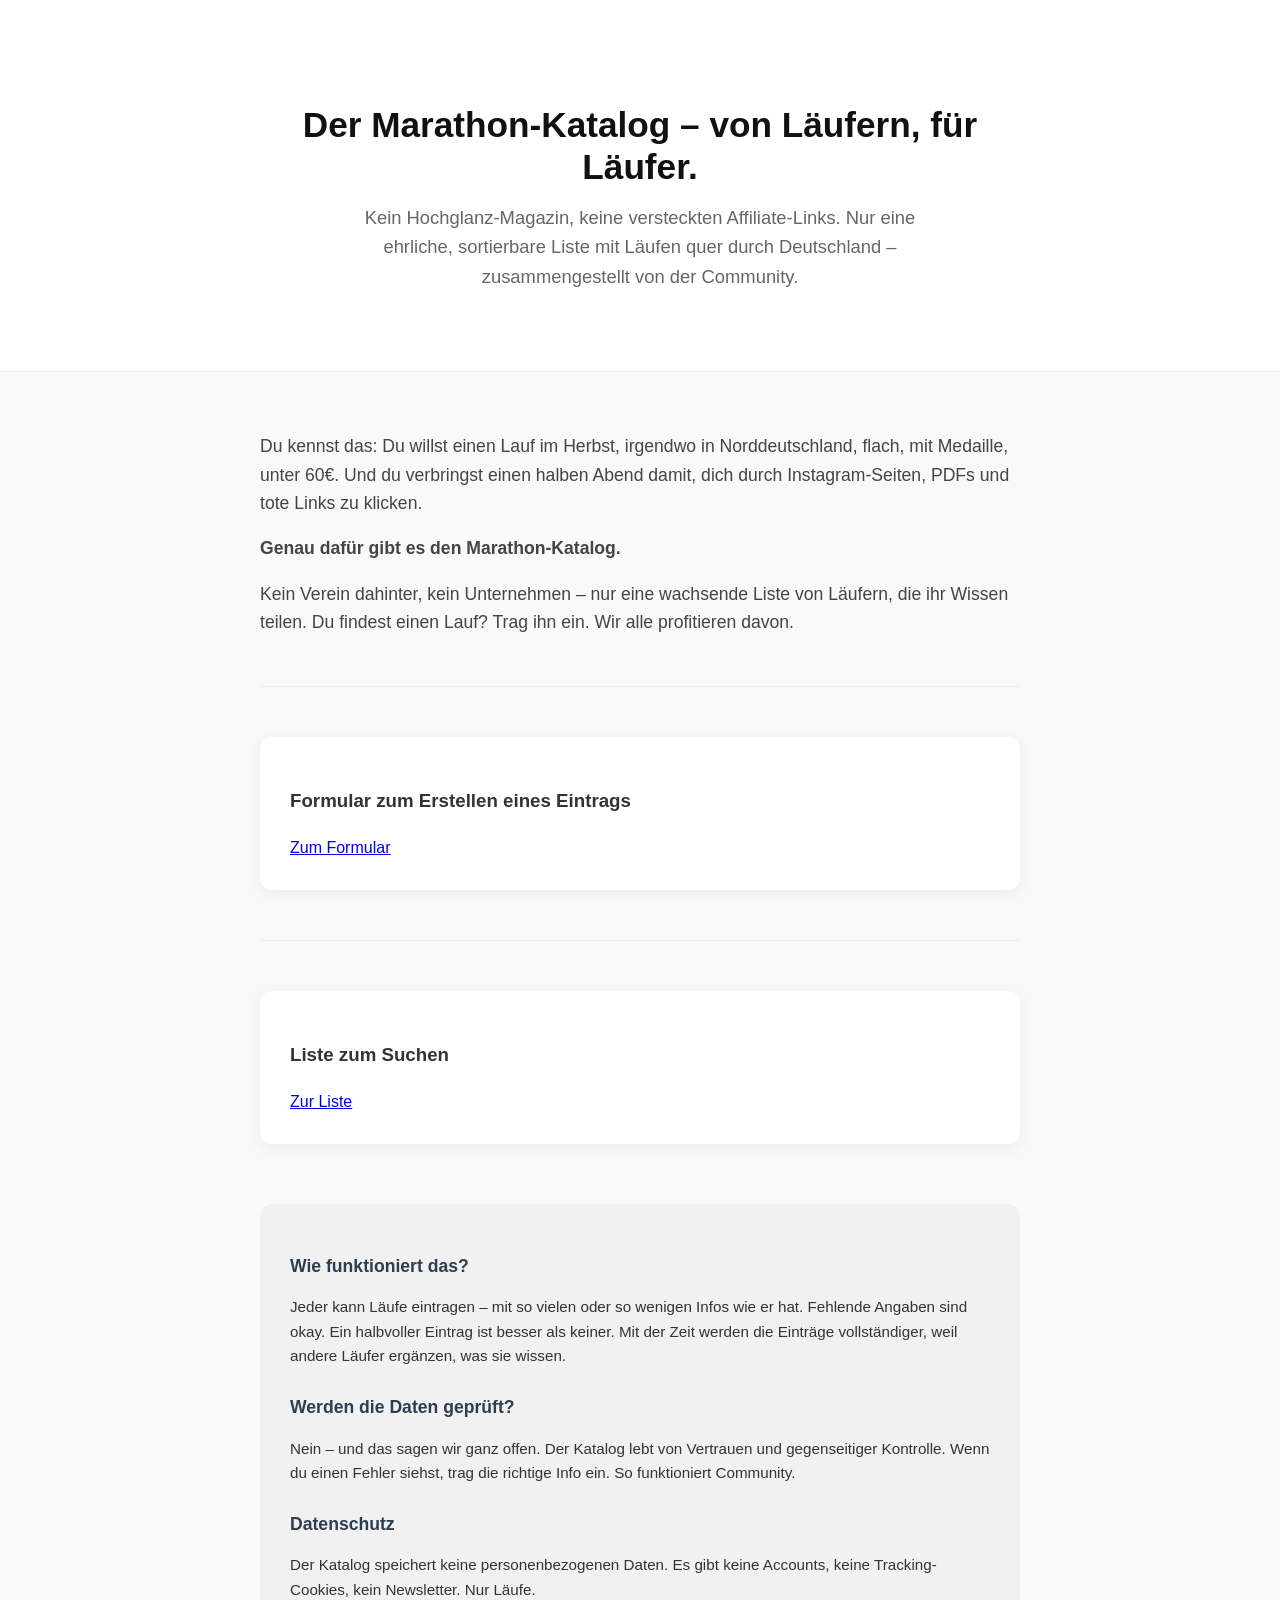
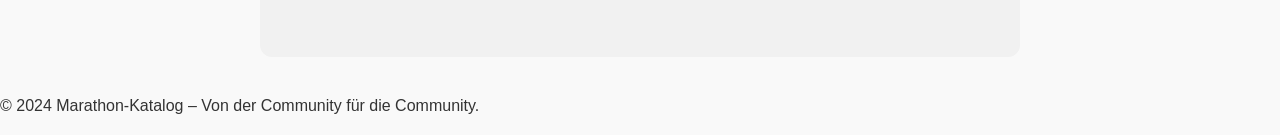
==== index.html @ 97be0b12 "Add files via upload" ====
<!DOCTYPE html>
<html lang="de">

<head>
    <meta charset="UTF-8">
    <meta name="viewport" content="width=device-width, initial-scale=1.0">
    <title>Marathon-Katalog – Von Läufern, für Läufer</title>
    <link rel="stylesheet" href="style.css">
</head>

<body>

    <header class="hero">
        <div class="container">
            <h1>Der Marathon-Katalog – von Läufern, für Läufer.</h1>
            <p class="subtitle">Kein Hochglanz-Magazin, keine versteckten Affiliate-Links. Nur eine ehrliche,
                sortierbare Liste mit Läufen quer durch Deutschland – zusammengestellt von der Community.</p>
        </div>
    </header>

    <main class="container">

        <section class="intro-text">
            <p>Du kennst das: Du willst einen Lauf im Herbst, irgendwo in Norddeutschland, flach, mit Medaille, unter
                60€. Und du verbringst einen halben Abend damit, dich durch Instagram-Seiten, PDFs und tote Links zu
                klicken.</p>
            <p><strong>Genau dafür gibt es den Marathon-Katalog.</strong></p>
            <p>Kein Verein dahinter, kein Unternehmen – nur eine wachsende Liste von Läufern, die ihr Wissen teilen. Du
                findest einen Lauf? Trag ihn ein. Wir alle profitieren davon.</p>
        </section>

        <hr class="separator">

        <section id="formular" class="widget-box">
            <div class="formular">
                <h3>Formular zum Erstellen eines Eintrags</h3>
                <a href="formular.html" class="formular">Zum Formular</a>

            </div>
        </section>

        <hr class="separator">

        <section id="list" class="widget-box">
            <div class="list">
                <h3>Liste zum Suchen</h3>
                <a href="list.html" class="list">Zur Liste</a>
            </div>
        </section>

        <section class="info-section">
            <div class="info-block">
                <h3>Wie funktioniert das?</h3>
                <p>Jeder kann Läufe eintragen – mit so vielen oder so wenigen Infos wie er hat. Fehlende Angaben sind
                    okay. Ein halbvoller Eintrag ist besser als keiner. Mit der Zeit werden die Einträge vollständiger,
                    weil andere Läufer ergänzen, was sie wissen.</p>
            </div>

            <div class="info-block">
                <h3>Werden die Daten geprüft?</h3>
                <p>Nein – und das sagen wir ganz offen. Der Katalog lebt von Vertrauen und gegenseitiger Kontrolle. Wenn
                    du einen Fehler siehst, trag die richtige Info ein. So funktioniert Community.</p>
            </div>

            <div class="info-block">
                <h3>Datenschutz</h3>
                <p>Der Katalog speichert keine personenbezogenen Daten. Es gibt keine Accounts, keine Tracking-Cookies,
                    kein Newsletter. Nur Läufe.</p>
            </div>
        </section>

    </main>

    <footer class="footer">
        <p>&copy; 2024 Marathon-Katalog – Von der Community für die Community.</p>
    </footer>

</body>

</html>
---- style.css ----
/* 1. GRUND-EINSTELLUNGEN & RESET */
* {
    box-sizing: border-box;
    -webkit-tap-highlight-color: transparent;
}

body {
    font-family: -apple-system, BlinkMacSystemFont, "Segoe UI", Roboto, Helvetica, Arial, sans-serif;
    line-height: 1.6;
    color: #333;
    background-color: #f9f9f9;
    margin: 0;
    padding: 0;
}

.container {
    max-width: 800px;
    margin: 0 auto;
    padding: 20px;
}

/* 2. HEADER / HERO BEREICH */
.hero {
    background-color: #fff;
    border-bottom: 1px solid #eee;
    padding: 60px 20px;
    text-align: center;
}

.hero h1 {
    font-size: 2.2rem;
    margin-bottom: 15px;
    color: #111;
    line-height: 1.2;
}

.subtitle {
    font-size: 1.15rem;
    color: #666;
    max-width: 600px;
    margin: 0 auto;
}

/* 3. TEXT-ELEMENTE & TRENNER */
.intro-text {
    margin: 40px 0;
    font-size: 1.1rem;
    color: #444;
}

.separator {
    border: 0;
    border-top: 1px solid #eee;
    margin: 50px 0;
}

/* 4. SEKTIONEN (FORMULAR & LISTE) */
#formular,
#list {
    background: #fff;
    padding: 30px;
    border-radius: 12px;
    box-shadow: 0 4px 15px rgba(0, 0, 0, 0.05);
    margin-bottom: 40px;
}

#formular h2,
#list h2 {
    margin-top: 0;
    font-size: 1.5rem;
    color: #2c3e50;
    margin-bottom: 20px;
}

/* Formular-Elemente */
#formular form {
    display: flex;
    flex-direction: column;
    gap: 15px;
}

#formular input,
#formular textarea,
#formular select {
    width: 100%;
    padding: 14px;
    border: 1px solid #ddd;
    border-radius: 8px;
    font-size: 16px;
    /* Verhindert Auto-Zoom auf Mobilgeräten */
    background: #fff;
}

/* 5. DAS BUTTON-STYLING (FÜR BEIDE BEREICHE) */
#formular button,
#list button,
.btn-style {
    display: inline-block;
    background: linear-gradient(135deg, #2ecc71 0%, #27ae60 100%);
    color: white;
    padding: 16px 28px;
    border: none;
    border-radius: 50px;
    /* Abgerundete Pillen-Form */
    font-size: 1rem;
    font-weight: 700;
    text-transform: uppercase;
    letter-spacing: 1px;
    cursor: pointer;
    box-shadow: 0 4px 15px rgba(46, 204, 113, 0.3);
    transition: all 0.3s ease;
    width: 100%;
    margin-top: 10px;
}

/* Hover-Effekt für beide Buttons */
#formular button:hover,
#list button:hover {
    transform: translateY(-2px);
    box-shadow: 0 6px 20px rgba(46, 204, 113, 0.4);
    background: linear-gradient(135deg, #27ae60 0%, #2ecc71 100%);
}

/* Klick-Effekt für beide Buttons */
#formular button:active,
#list button:active {
    transform: translateY(0);
    box-shadow: 0 2px 10px rgba(46, 204, 113, 0.2);
}

/* 6. LISTEN-EINTRÄGE (Karten-Stil) */
.entry-card,
.list-item {
    background: #fdfdfd;
    border-radius: 10px;
    padding: 20px;
    margin-bottom: 15px;
    border-left: 5px solid #27ae60;
    box-shadow: 0 2px 8px rgba(0, 0, 0, 0.04);
    text-align: left;
}

.entry-card strong {
    display: block;
    font-size: 1.2rem;
    margin-bottom: 5px;
    color: #111;
}

/* 7. INFO / FAQ SEKTION */
.info-section {
    margin-top: 60px;
    background: #f1f1f1;
    padding: 30px;
    border-radius: 12px;
}

.info-block h3 {
    font-size: 1.1rem;
    margin-bottom: 8px;
    color: #2c3e50;
}

.info-block p {
    font-size: 0.95rem;
    margin-bottom: 25px;
}

/* 8. MOBILE ANPASSUNGEN */
@media (max-width: 600px) {
    .hero {
        padding: 40px 15px;
        text-align: left;
    }

    .hero h1 {
        font-size: 1.7rem;
    }

    .container {
        padding: 15px;
    }

    #formular,
    #list {
        padding: 20px;
    }

    #formular h2,
    #list h2 {
        font-size: 1.3rem;
    }

    .intro-text {
        font-size: 1rem;
    }
}
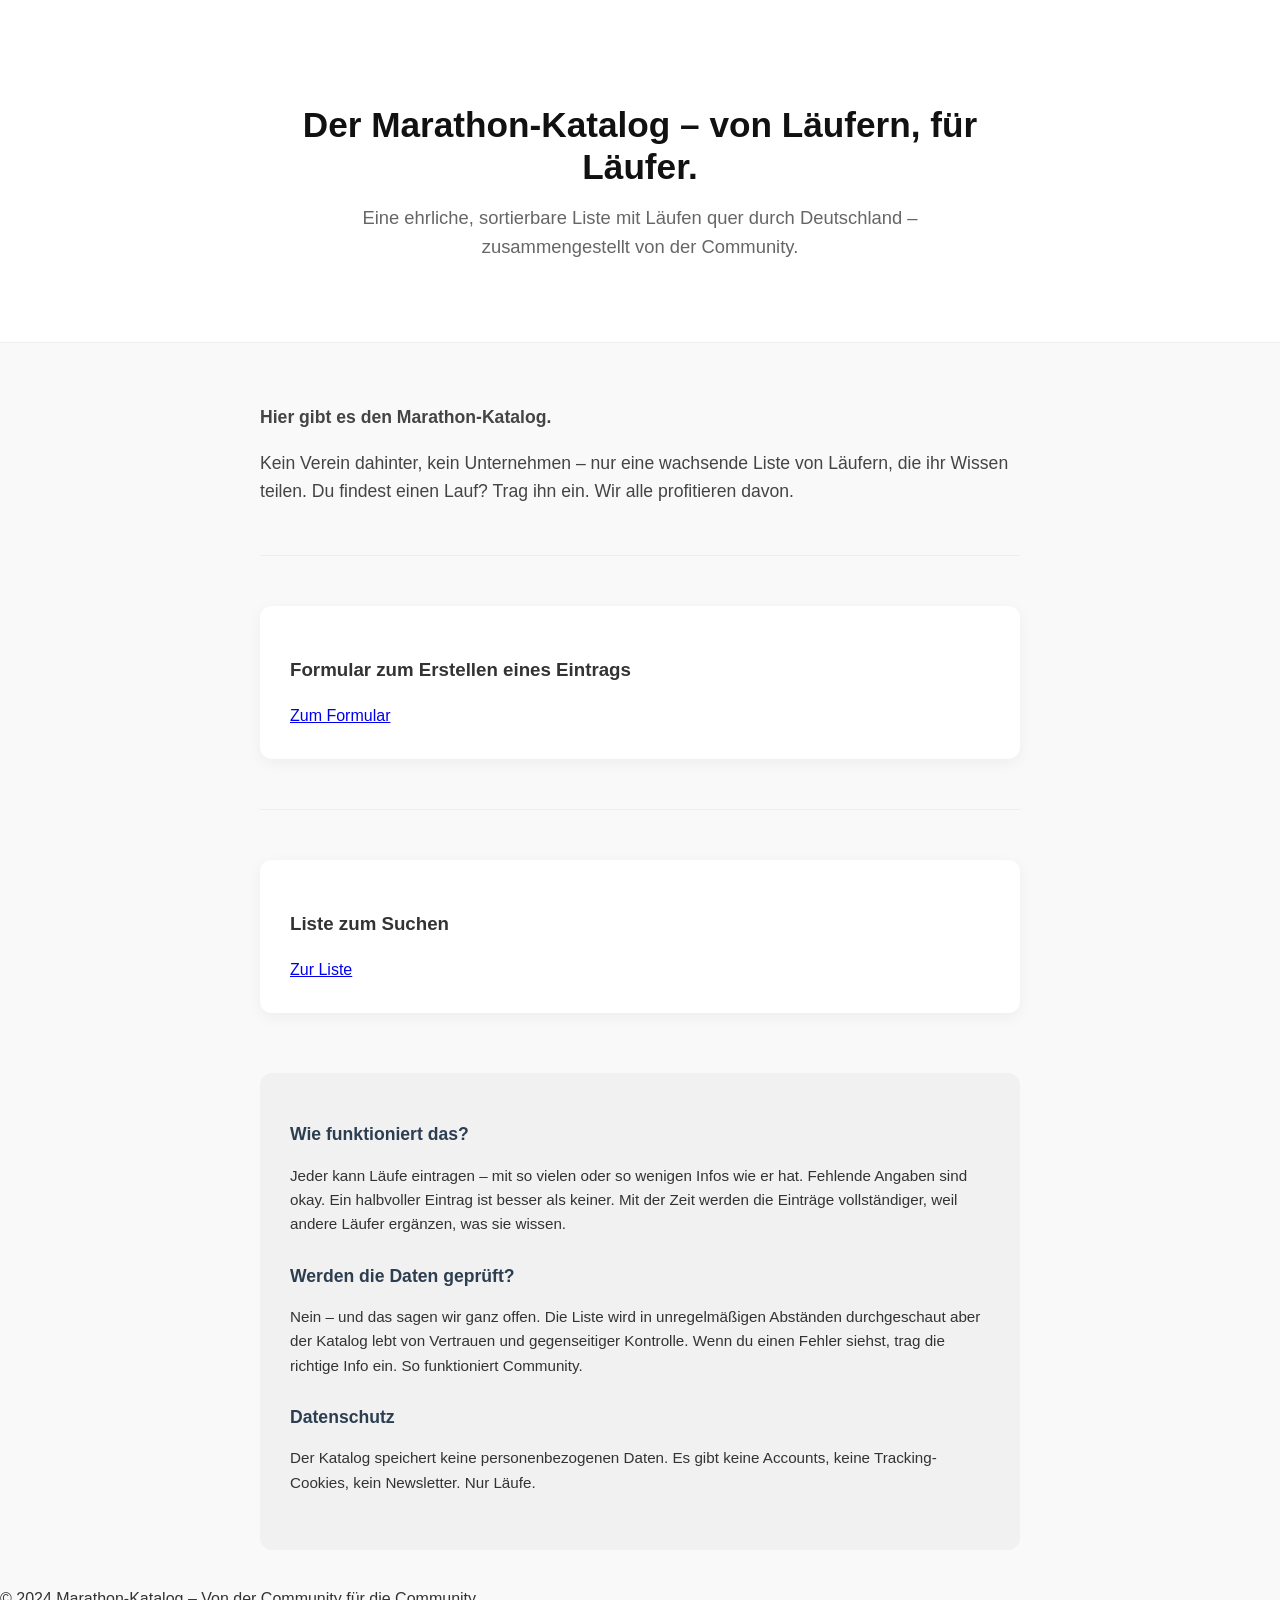
==== commit 29a96e0d: "Add files via upload" ====
--- a/index.html
+++ b/index.html
@@ -13,7 +13,7 @@
     <header class="hero">
         <div class="container">
             <h1>Der Marathon-Katalog – von Läufern, für Läufer.</h1>
-            <p class="subtitle">Kein Hochglanz-Magazin, keine versteckten Affiliate-Links. Nur eine ehrliche,
+            <p class="subtitle">Eine ehrliche,
                 sortierbare Liste mit Läufen quer durch Deutschland – zusammengestellt von der Community.</p>
         </div>
     </header>
@@ -21,10 +21,8 @@
     <main class="container">
 
         <section class="intro-text">
-            <p>Du kennst das: Du willst einen Lauf im Herbst, irgendwo in Norddeutschland, flach, mit Medaille, unter
-                60€. Und du verbringst einen halben Abend damit, dich durch Instagram-Seiten, PDFs und tote Links zu
-                klicken.</p>
-            <p><strong>Genau dafür gibt es den Marathon-Katalog.</strong></p>
+
+            <p><strong>Hier gibt es den Marathon-Katalog.</strong></p>
             <p>Kein Verein dahinter, kein Unternehmen – nur eine wachsende Liste von Läufern, die ihr Wissen teilen. Du
                 findest einen Lauf? Trag ihn ein. Wir alle profitieren davon.</p>
         </section>
@@ -58,7 +56,8 @@
 
             <div class="info-block">
                 <h3>Werden die Daten geprüft?</h3>
-                <p>Nein – und das sagen wir ganz offen. Der Katalog lebt von Vertrauen und gegenseitiger Kontrolle. Wenn
+                <p>Nein – und das sagen wir ganz offen. Die Liste wird in unregelmäßigen Abständen durchgeschaut aber
+                    der Katalog lebt von Vertrauen und gegenseitiger Kontrolle. Wenn
                     du einen Fehler siehst, trag die richtige Info ein. So funktioniert Community.</p>
             </div>
 
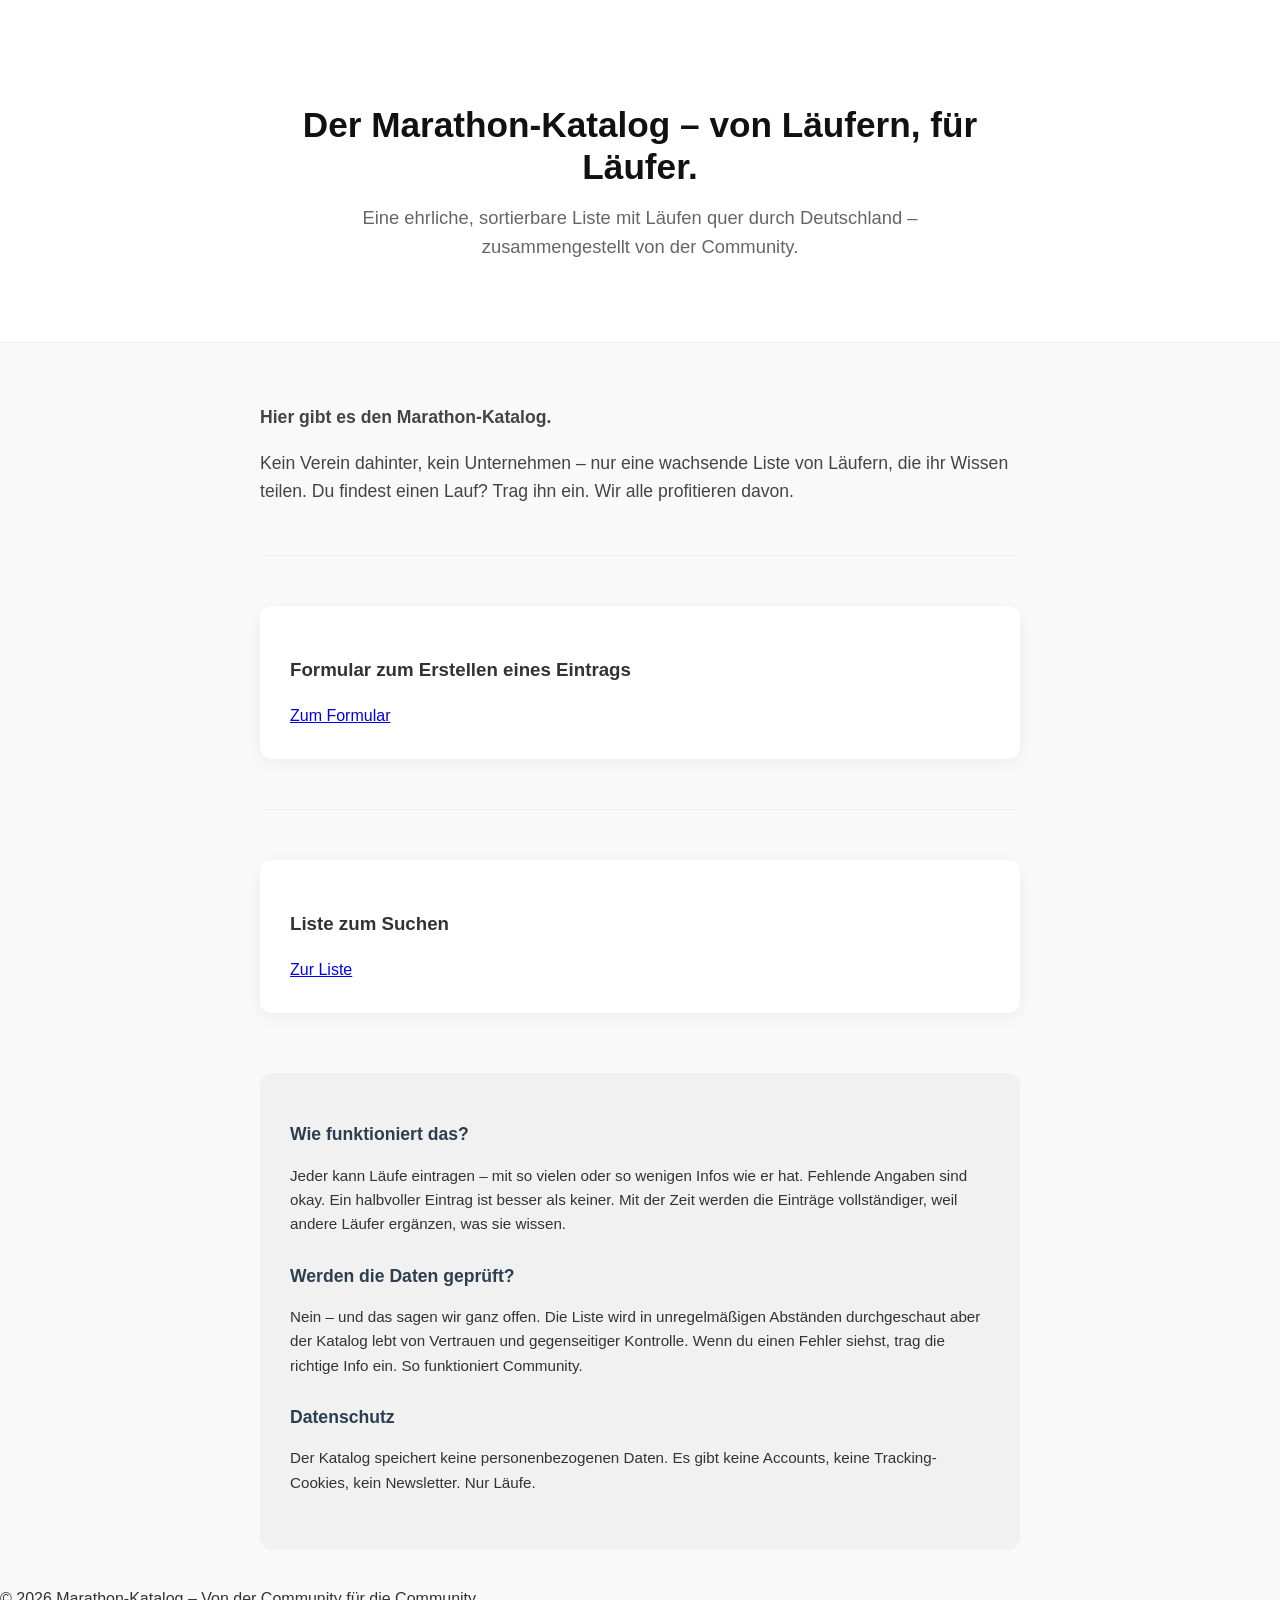
==== commit e9a841eb: "Add files via upload" ====
--- a/index.html
+++ b/index.html
@@ -71,7 +71,7 @@
     </main>
 
     <footer class="footer">
-        <p>&copy; 2024 Marathon-Katalog – Von der Community für die Community.</p>
+        <p>&copy; 2026 Marathon-Katalog – Von der Community für die Community.</p>
     </footer>
 
 </body>
